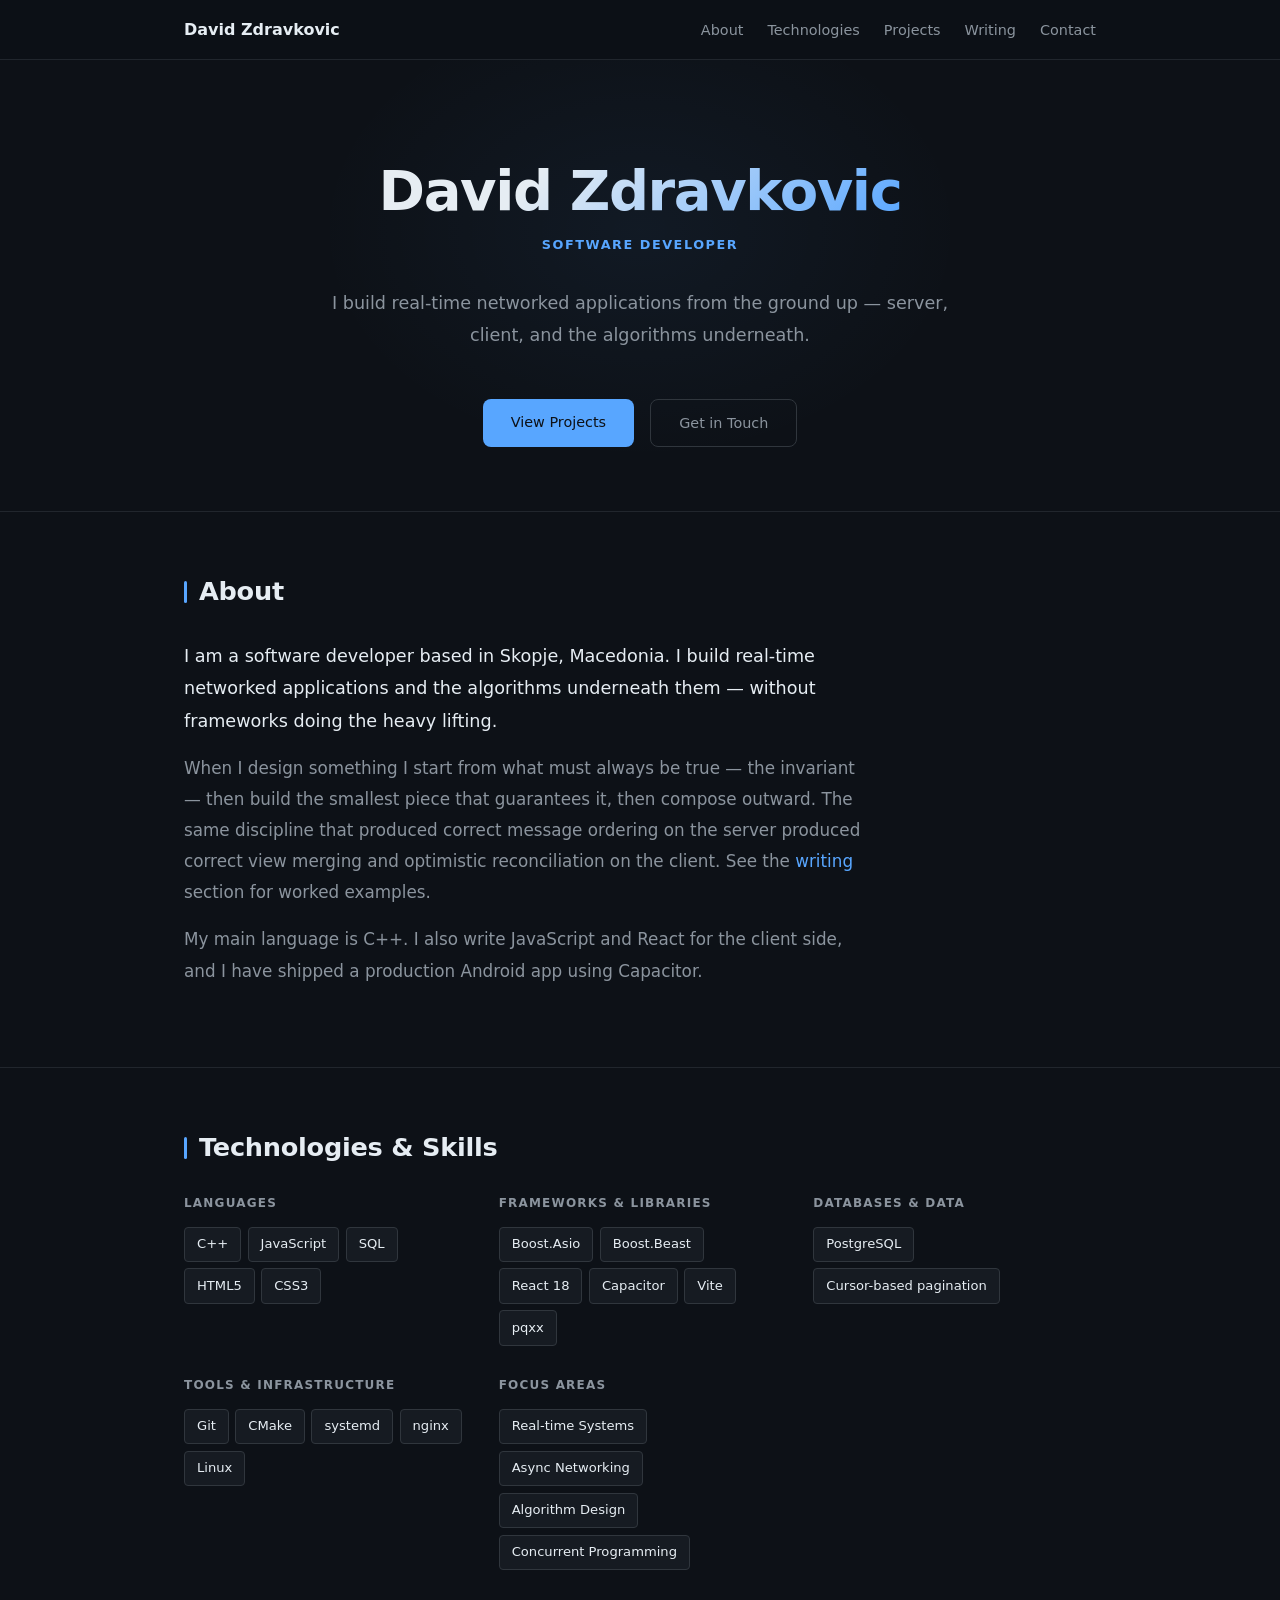
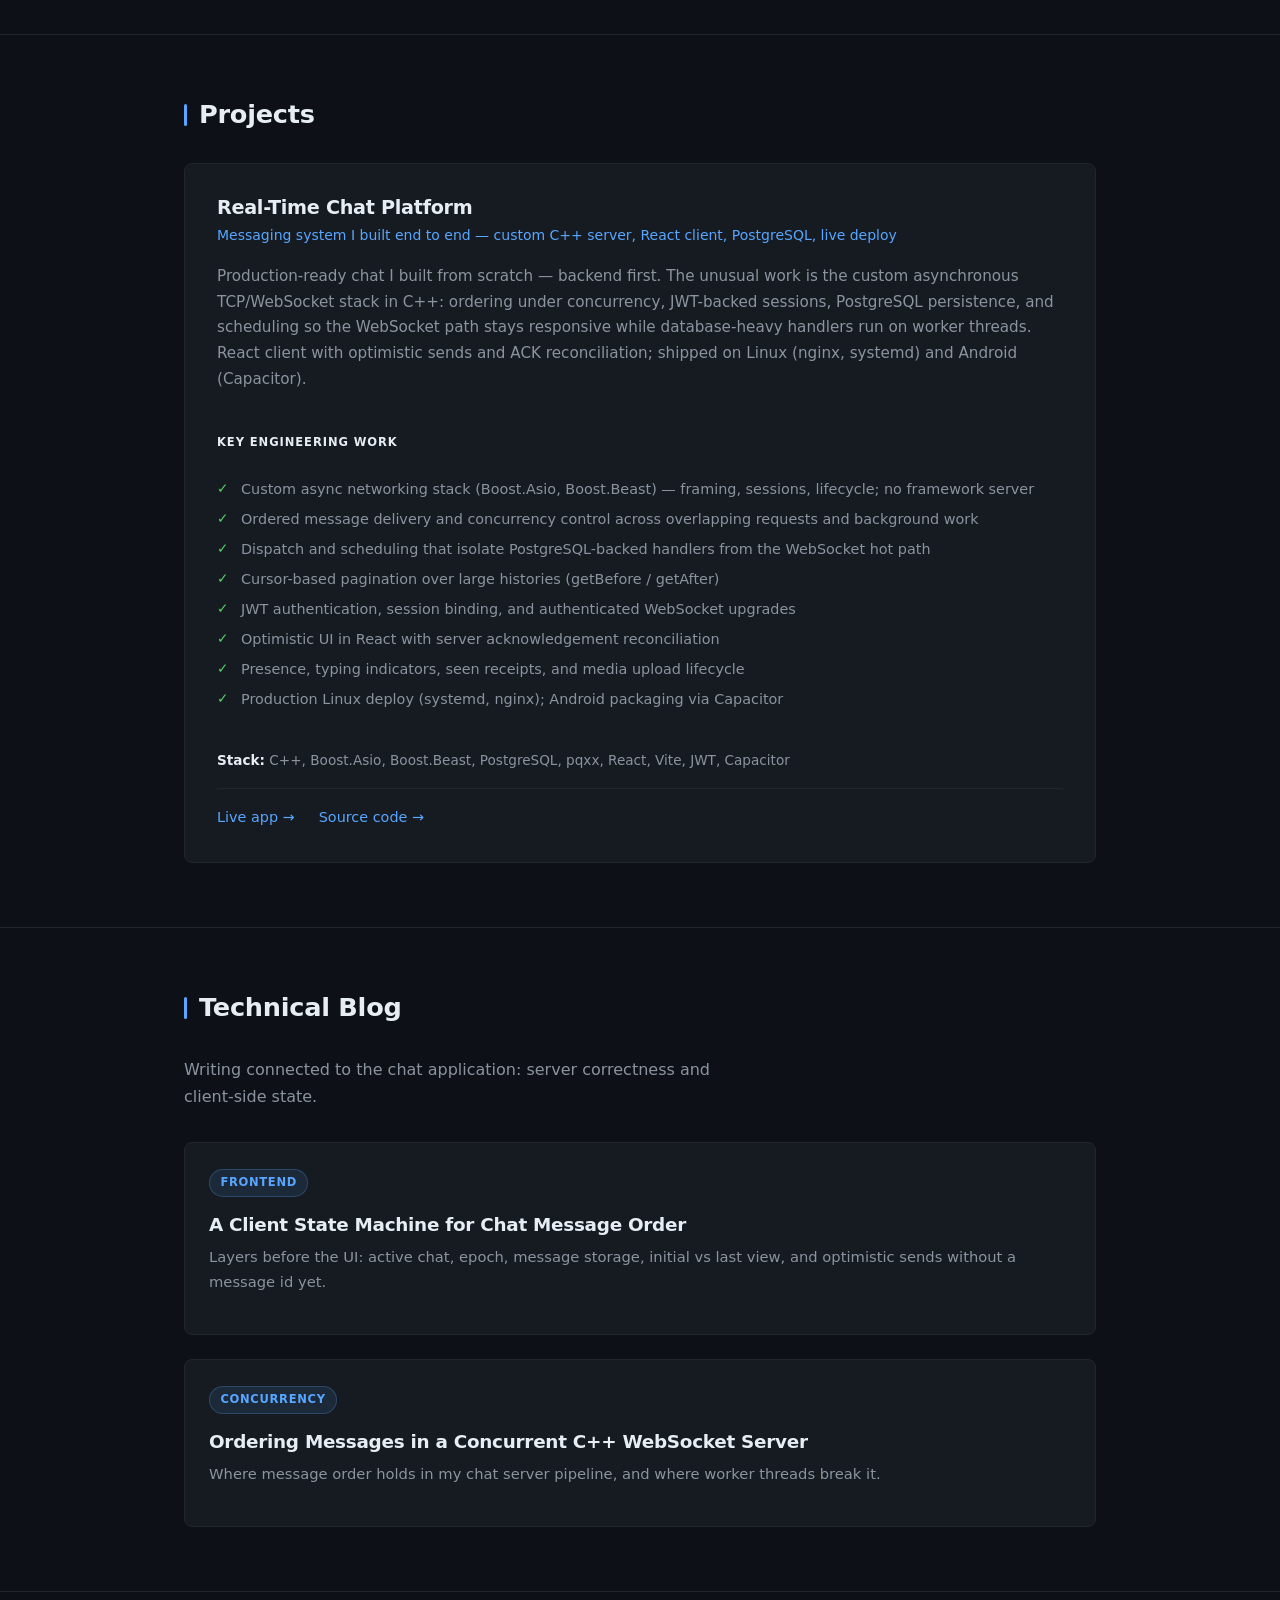
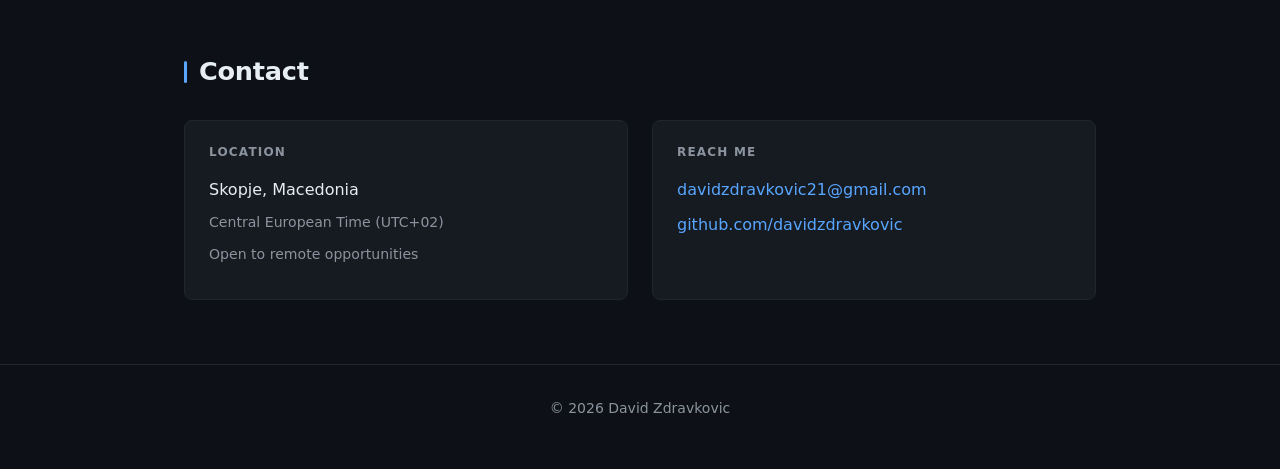
==== index.html @ 882e107f "Update contact info and center mobile navigation" ====
<!DOCTYPE html>
<html lang="en">
<head>
    <meta charset="UTF-8">
    <meta name="viewport" content="width=device-width, initial-scale=1.0">
    <title>David Zdravkovic — Software Developer</title>
    <meta name="description" content="David Zdravkovic — software developer building real-time systems in C++ and React. Deployed a WebSocket chat server serving live users.">
    <link rel="stylesheet" href="styles.css">
</head>
<body>

    <nav class="nav">
        <div class="container nav-inner">
            <a href="index.html" class="nav-brand">David Zdravkovic</a>
            <ul class="nav-links">
                <li><a href="#about">About</a></li>
                <li><a href="#technologies">Technologies</a></li>
                <li><a href="#projects">Projects</a></li>
                <li><a href="#writing">Writing</a></li>
                <li><a href="#contact">Contact</a></li>
            </ul>
        </div>
    </nav>

    <header class="hero">
        <div class="container">
            <h1 class="hero-title">David Zdravkovic</h1>
            <p class="hero-subtitle">Software Developer</p>
            <p class="hero-tagline">I build real-time networked applications from the ground up — server, client, and the algorithms underneath.</p>
            <div class="hero-cta">
                <a href="#projects" class="hero-btn">View Projects</a>
                <a href="#contact" class="hero-btn hero-btn--ghost">Get in Touch</a>
            </div>
        </div>
    </header>

    <main>

        <section id="about" class="section">
            <div class="container">
                <h2 class="section-title">About</h2>
                <div class="about-text">
                    <p>
                        I am a software developer based in Skopje, Macedonia.
                        I build real-time networked applications and the algorithms underneath them —
                        without frameworks doing the heavy lifting.
                    </p>
                    <p>
                        When I design something I start from what must always be true — the invariant —
                        then build the smallest piece that guarantees it, then compose outward. The same
                        discipline that produced correct message ordering on the server produced correct
                        view merging and optimistic reconciliation on the client. See the <a href="#writing">writing</a>
                        section for worked examples.
                    </p>
                    <p>
                        My main language is C++. I also write JavaScript and React for the client side,
                        and I have shipped a production Android app using Capacitor.
                    </p>
                </div>
            </div>
        </section>

        <section id="technologies" class="section">
            <div class="container">
                <h2 class="section-title">Technologies & Skills</h2>

                <div class="tech-categories">

                    <div class="tech-category">
                        <h3 class="tech-category-title">Languages</h3>
                        <ul class="tech-tags">
                            <li class="tech-tag">C++</li>
                            <li class="tech-tag">JavaScript</li>
                            <li class="tech-tag">SQL</li>
                            <li class="tech-tag">HTML5</li>
                            <li class="tech-tag">CSS3</li>
                        </ul>
                    </div>

                    <div class="tech-category" data-accent="purple">
                        <h3 class="tech-category-title">Frameworks & Libraries</h3>
                        <ul class="tech-tags">
                            <li class="tech-tag">Boost.Asio</li>
                            <li class="tech-tag">Boost.Beast</li>
                            <li class="tech-tag">React 18</li>
                            <li class="tech-tag">Capacitor</li>
                            <li class="tech-tag">Vite</li>
                            <li class="tech-tag">pqxx</li>
                        </ul>
                    </div>

                    <div class="tech-category" data-accent="green">
                        <h3 class="tech-category-title">Databases & Data</h3>
                        <ul class="tech-tags">
                            <li class="tech-tag">PostgreSQL</li>
                            <li class="tech-tag">Cursor-based pagination</li>
                        </ul>
                    </div>

                    <div class="tech-category" data-accent="orange">
                        <h3 class="tech-category-title">Tools & Infrastructure</h3>
                        <ul class="tech-tags">
                            <li class="tech-tag">Git</li>
                            <li class="tech-tag">CMake</li>
                            <li class="tech-tag">systemd</li>
                            <li class="tech-tag">nginx</li>
                            <li class="tech-tag">Linux</li>
                        </ul>
                    </div>

                    <div class="tech-category">
                        <h3 class="tech-category-title">Focus Areas</h3>
                        <ul class="tech-tags">
                            <li class="tech-tag">Real-time Systems</li>
                            <li class="tech-tag">Async Networking</li>
                            <li class="tech-tag">Algorithm Design</li>
                            <li class="tech-tag">Concurrent Programming</li>
                        </ul>
                    </div>

                </div>
            </div>
        </section>

        <section id="projects" class="section">
            <div class="container">
                <h2 class="section-title">Projects</h2>

                <div class="projects-grid">

                    <article class="project-card">
                        <h3 class="project-title">Real-Time Chat Platform</h3>
                        <p class="project-subtitle">Messaging system I built end to end — custom C++ server, React client, PostgreSQL, live deploy</p>
                        <p class="project-description">
                            Production-ready chat I built from scratch — backend first. The unusual work is the custom
                            asynchronous TCP/WebSocket stack in C++: ordering under concurrency, JWT-backed sessions,
                            PostgreSQL persistence, and scheduling so the WebSocket path stays responsive while
                            database-heavy handlers run on worker threads. React client with optimistic sends and
                            ACK reconciliation; shipped on Linux (nginx, systemd) and Android (Capacitor).
                        </p>
                        <p class="project-bullets-label">Key engineering work</p>
                        <ul class="project-bullets">
                            <li>Custom async networking stack (Boost.Asio, Boost.Beast) — framing, sessions, lifecycle; no framework server</li>
                            <li>Ordered message delivery and concurrency control across overlapping requests and background work</li>
                            <li>Dispatch and scheduling that isolate PostgreSQL-backed handlers from the WebSocket hot path</li>
                            <li>Cursor-based pagination over large histories (getBefore / getAfter)</li>
                            <li>JWT authentication, session binding, and authenticated WebSocket upgrades</li>
                            <li>Optimistic UI in React with server acknowledgement reconciliation</li>
                            <li>Presence, typing indicators, seen receipts, and media upload lifecycle</li>
                            <li>Production Linux deploy (systemd, nginx); Android packaging via Capacitor</li>
                        </ul>
                        <p class="project-tech"><strong>Stack:</strong> C++, Boost.Asio, Boost.Beast, PostgreSQL, pqxx, React, Vite, JWT, Capacitor</p>
                        <div class="project-links">
                            <a href="{project-demo-url}" target="_blank" rel="noopener">Live app →</a>
                            <a href="{project-repo-url}" target="_blank" rel="noopener">Source code →</a>
                        </div>
                    </article>

                </div>
            </div>
        </section>

        <section id="writing" class="section">
            <div class="container">
                <h2 class="section-title">Technical Blog</h2>
                <p class="section-tagline">Writing connected to the chat application: server correctness and client-side state.</p>

                <ul class="posts-list">

                    <li>
                        <a href="posts/chat-views-and-storage.html" class="post-card">
                            <span class="post-category">Frontend</span>
                            <h3 class="post-card-title">A Client State Machine for Chat Message Order</h3>
                            <p class="post-card-excerpt">
                                Layers before the UI: active chat, epoch, message storage, initial vs last view, and optimistic sends without a message id yet.
                            </p>
                        </a>
                    </li>

                    <li>
                        <a href="posts/message-ordering.html" class="post-card">
                            <span class="post-category">Concurrency</span>
                            <h3 class="post-card-title">Ordering Messages in a Concurrent C++ WebSocket Server</h3>
                            <p class="post-card-excerpt">
                                Where message order holds in my chat server pipeline, and where worker threads break it.
                            </p>
                        </a>
                    </li>

                    <!-- Add new posts above. Newest first. -->

                </ul>
            </div>
        </section>

        <section id="contact" class="section">
            <div class="container">
                <h2 class="section-title">Contact</h2>
                <div class="contact-grid">

                    <div class="contact-block">
                        <h3 class="contact-block-title">Location</h3>
                        <p>Skopje, Macedonia</p>
                        <p class="contact-block-sub">Central European Time (UTC+02)</p>
                        <p class="contact-block-sub">Open to remote opportunities</p>
                    </div>

                    <div class="contact-block">
                        <h3 class="contact-block-title">Reach Me</h3>
                        <p><a href="mailto:davidzdravkovic21@gmail.com">davidzdravkovic21@gmail.com</a></p>
                        <p><a href="https://github.com/davidzdravkovic" target="_blank" rel="noopener">github.com/davidzdravkovic</a></p>
                    </div>

                </div>
            </div>
        </section>

    </main>

    <footer class="footer">
        <div class="container">
            <p>© 2026 David Zdravkovic</p>
        </div>
    </footer>

</body>
</html>
---- styles.css ----
/* =============================================================================
   Reset
============================================================================= */
*, *::before, *::after {
    box-sizing: border-box;
    margin: 0;
    padding: 0;
}

/* =============================================================================
   Theme tokens
============================================================================= */
:root {
    --bg: #0d1117;
    --bg-elevated: #161b22;
    --bg-card: #161b22;
    --bg-code: #1c2128;
    --border: #21262d;
    --border-strong: #30363d;
    --text: #e6edf3;
    --text-muted: #8b949e;
    --accent: #58a6ff;
    --accent-hover: #79b8ff;
    --accent-purple: #a78bfa;
    --accent-green: #56d364;
    --accent-orange: #f0883e;
    --warning: #d29922;
    --container: 960px;
    --container-narrow: 680px;
    --radius: 8px;
    --radius-sm: 4px;
    --space-1: 0.5rem;
    --space-2: 1rem;
    --space-3: 1.5rem;
    --space-4: 2rem;
    --space-5: 3rem;
    --space-6: 4rem;
    --space-7: 6rem;
}

/* =============================================================================
   Base typography
============================================================================= */
html {
    font-size: 16px;
    -webkit-font-smoothing: antialiased;
    -moz-osx-font-smoothing: grayscale;
    scroll-behavior: smooth;
    scroll-padding-top: 80px;
}

body {
    font-family: system-ui, -apple-system, "Segoe UI", Roboto, sans-serif;
    background: var(--bg);
    color: var(--text);
    line-height: 1.7;
    min-height: 100vh;
}

h1, h2, h3, h4, h5, h6 {
    font-weight: 600;
    line-height: 1.25;
    letter-spacing: -0.015em;
}

p { margin-bottom: var(--space-2); }

a {
    color: var(--accent);
    text-decoration: none;
    transition: color 0.15s ease;
}
a:hover { color: var(--accent-hover); }

ul, ol { list-style: none; }

/* =============================================================================
   Code
============================================================================= */
code {
    font-family: "SF Mono", Menlo, Monaco, Consolas, monospace;
    font-size: 0.875em;
    padding: 0.15em 0.4em;
    background: var(--bg-code);
    border-radius: var(--radius-sm);
    color: var(--text);
}

pre {
    background: var(--bg-code);
    border: 1px solid var(--border);
    border-radius: var(--radius);
    padding: var(--space-3);
    overflow-x: auto;
    margin: var(--space-3) 0;
    font-size: 0.875rem;
    line-height: 1.55;
}
pre code {
    background: transparent;
    padding: 0;
    font-size: 1em;
}

blockquote {
    border-left: 3px solid var(--accent);
    padding: var(--space-1) var(--space-3);
    margin: var(--space-3) 0;
    color: var(--text-muted);
    font-style: italic;
    background: var(--bg-elevated);
    border-radius: 0 var(--radius) var(--radius) 0;
}

/* =============================================================================
   Layout
============================================================================= */
.container {
    max-width: var(--container);
    margin: 0 auto;
    padding: 0 var(--space-3);
}

/* =============================================================================
   Navigation
============================================================================= */
.nav {
    position: sticky;
    top: 0;
    z-index: 100;
    background: rgba(13, 17, 23, 0.9);
    backdrop-filter: blur(10px);
    -webkit-backdrop-filter: blur(10px);
    border-bottom: 1px solid var(--border);
    padding: var(--space-2) 0;
}
.nav-inner {
    display: flex;
    align-items: center;
    justify-content: space-between;
    gap: var(--space-3);
}
.nav-brand {
    font-weight: 700;
    font-size: 1rem;
    color: var(--text);
    flex-shrink: 0;
}
.nav-brand:hover { color: var(--accent); }
.nav-links {
    display: flex;
    gap: var(--space-3);
    flex-wrap: wrap;
}
.nav-links a {
    color: var(--text-muted);
    font-weight: 500;
    font-size: 0.9rem;
}
.nav-links a:hover { color: var(--accent); }

/* =============================================================================
   Hero
============================================================================= */
.hero {
    padding: var(--space-7) 0 var(--space-6);
    border-bottom: 1px solid var(--border);
    text-align: center;
    position: relative;
    overflow: hidden;
}
.hero::before {
    content: '';
    position: absolute;
    top: -80px;
    left: 50%;
    transform: translateX(-50%);
    width: 700px;
    height: 500px;
    background: radial-gradient(ellipse at center, rgba(88, 166, 255, 0.06) 0%, transparent 65%);
    pointer-events: none;
}
.hero .container {
    position: relative;
    max-width: var(--container-narrow);
}
.hero-title {
    font-size: 3.5rem;
    margin-bottom: 0.5rem;
    background: linear-gradient(135deg, var(--text) 30%, var(--accent) 100%);
    -webkit-background-clip: text;
    background-clip: text;
    -webkit-text-fill-color: transparent;
    display: inline-block;
    letter-spacing: -0.025em;
}
.hero-subtitle {
    font-size: 0.8rem;
    color: var(--accent);
    margin-bottom: var(--space-4);
    font-weight: 600;
    letter-spacing: 0.12em;
    text-transform: uppercase;
}
.hero-tagline {
    font-size: 1.1rem;
    color: var(--text-muted);
    margin: 0 auto var(--space-5);
    line-height: 1.8;
}
.hero-cta {
    display: flex;
    gap: var(--space-2);
    justify-content: center;
    flex-wrap: wrap;
}
.hero-btn {
    display: inline-block;
    padding: 0.65rem 1.75rem;
    border-radius: var(--radius);
    font-size: 0.9rem;
    font-weight: 500;
    background: var(--accent);
    color: var(--bg);
    transition: background 0.15s ease, transform 0.15s ease;
}
.hero-btn:hover {
    background: var(--accent-hover);
    color: var(--bg);
    transform: translateY(-1px);
}
.hero-btn--ghost {
    background: transparent;
    color: var(--text-muted);
    border: 1px solid var(--border-strong);
}
.hero-btn--ghost:hover {
    background: var(--bg-card);
    color: var(--text);
    border-color: var(--accent);
}

/* =============================================================================
   Sections
============================================================================= */
.section {
    padding: var(--space-6) 0;
    border-bottom: 1px solid var(--border);
}
.section:last-of-type { border-bottom: none; }

.section-title {
    font-size: 1.6rem;
    margin-bottom: var(--space-4);
    display: inline-flex;
    align-items: center;
    gap: 0.75rem;
    letter-spacing: -0.01em;
}
.section-title::before {
    content: '';
    width: 3px;
    height: 22px;
    background: var(--accent);
    border-radius: 2px;
    flex-shrink: 0;
}
.section-tagline {
    color: var(--text-muted);
    margin-bottom: var(--space-4);
    font-size: 1rem;
    max-width: 560px;
}

/* About */
.about-text {
    max-width: var(--container-narrow);
    font-size: 1.05rem;
    line-height: 1.85;
}
.about-text p {
    color: var(--text-muted);
}
.about-text p:first-child {
    color: var(--text);
    font-size: 1.1rem;
}

/* =============================================================================
   Technologies
============================================================================= */
.tech-categories {
    display: grid;
    grid-template-columns: repeat(auto-fit, minmax(240px, 1fr));
    gap: var(--space-4);
}
.tech-category-title {
    font-size: 0.75rem;
    color: var(--text-muted);
    text-transform: uppercase;
    letter-spacing: 0.1em;
    margin-bottom: var(--space-2);
    font-weight: 600;
}
.tech-tags {
    display: flex;
    flex-wrap: wrap;
    gap: 0.4rem;
}
.tech-tag {
    padding: 0.35rem 0.75rem;
    background: var(--bg-card);
    border: 1px solid var(--border-strong);
    border-radius: var(--radius-sm);
    font-size: 0.82rem;
    color: var(--text);
    transition: border-color 0.15s ease, background 0.15s ease;
}
.tech-tag:hover {
    border-color: var(--accent);
    background: rgba(88, 166, 255, 0.07);
}
.tech-category[data-accent="purple"] .tech-tag:hover { border-color: var(--accent-purple); background: rgba(167, 139, 250, 0.07); }
.tech-category[data-accent="green"]  .tech-tag:hover { border-color: var(--accent-green);  background: rgba(86, 211, 100, 0.07); }
.tech-category[data-accent="orange"] .tech-tag:hover { border-color: var(--accent-orange); background: rgba(240, 136, 62, 0.07); }

/* =============================================================================
   Projects
============================================================================= */
.projects-grid {
    display: grid;
    grid-template-columns: repeat(auto-fit, minmax(280px, 1fr));
    gap: var(--space-3);
}
.project-card {
    background: var(--bg-card);
    border: 1px solid var(--border);
    border-radius: var(--radius);
    padding: var(--space-4);
    display: flex;
    flex-direction: column;
    transition: border-color 0.2s ease, transform 0.2s ease, box-shadow 0.2s ease;
}
.project-card:hover {
    border-color: var(--accent);
    transform: translateY(-3px);
    box-shadow: 0 8px 32px rgba(88, 166, 255, 0.07);
}
.project-title {
    font-size: 1.2rem;
    margin: 0 0 0.25rem;
}
.project-subtitle {
    color: var(--accent);
    font-size: 0.875rem;
    font-weight: 500;
    margin-bottom: var(--space-2);
}
.project-description {
    color: var(--text-muted);
    font-size: 0.95rem;
    margin-bottom: var(--space-2);
    line-height: 1.7;
}
.project-bullets-label {
    font-size: 0.72rem;
    font-weight: 600;
    letter-spacing: 0.08em;
    text-transform: uppercase;
    color: var(--text);
    margin-top: var(--space-3);
    margin-bottom: var(--space-1);
}
.project-bullets {
    margin: var(--space-2) 0;
    flex: 1;
}
.project-bullets li {
    position: relative;
    padding-left: var(--space-3);
    margin-bottom: 0.35rem;
    color: var(--text-muted);
    font-size: 0.9rem;
}
.project-bullets li::before {
    content: '✓';
    position: absolute;
    left: 0;
    color: var(--accent-green);
    font-size: 0.85rem;
}
.project-tech {
    color: var(--text-muted);
    font-size: 0.85rem;
    margin: var(--space-2) 0;
}
.project-tech strong {
    color: var(--text);
    font-weight: 600;
}
.project-links {
    display: flex;
    gap: var(--space-3);
    font-size: 0.9rem;
    margin-top: auto;
    padding-top: var(--space-2);
    border-top: 1px solid var(--border);
}
.project-links a { font-weight: 500; }

/* =============================================================================
   Blog
============================================================================= */
.posts-list { display: grid; gap: var(--space-3); }
.post-card {
    display: block;
    padding: var(--space-3);
    background: var(--bg-card);
    border: 1px solid var(--border);
    border-radius: var(--radius);
    transition: border-color 0.15s ease, transform 0.15s ease;
    color: var(--text);
}
.post-card:hover {
    border-color: var(--accent);
    transform: translateY(-2px);
    color: var(--text);
}
.post-category {
    display: inline-block;
    padding: 0.2rem 0.65rem;
    background: rgba(88, 166, 255, 0.1);
    border: 1px solid rgba(88, 166, 255, 0.25);
    border-radius: 999px;
    font-size: 0.72rem;
    color: var(--accent);
    text-transform: uppercase;
    letter-spacing: 0.06em;
    font-weight: 600;
    margin-bottom: var(--space-2);
}
.post-card-title {
    font-size: 1.15rem;
    margin-bottom: var(--space-1);
    color: var(--text);
}
.post-card-excerpt {
    color: var(--text-muted);
    font-size: 0.92rem;
    margin-bottom: var(--space-2);
    line-height: 1.7;
}
.post-meta {
    font-size: 0.82rem;
    color: var(--text-muted);
    font-family: "SF Mono", Menlo, Monaco, Consolas, monospace;
}

/* =============================================================================
   Contact
============================================================================= */
.contact-grid {
    display: grid;
    grid-template-columns: repeat(auto-fit, minmax(240px, 1fr));
    gap: var(--space-3);
}
.contact-block {
    padding: var(--space-3);
    background: var(--bg-card);
    border: 1px solid var(--border);
    border-radius: var(--radius);
}
.contact-block-title {
    font-size: 0.75rem;
    color: var(--text-muted);
    text-transform: uppercase;
    letter-spacing: 0.1em;
    margin-bottom: var(--space-2);
    font-weight: 600;
}
.contact-block p { margin-bottom: 0.5rem; }
.contact-block-sub {
    color: var(--text-muted);
    font-size: 0.88rem;
}

/* =============================================================================
   Article (blog post page)
============================================================================= */
.post-page main { max-width: var(--container); margin: 0 auto; }
.post-header {
    padding: var(--space-5) 0 var(--space-3);
    border-bottom: 1px solid var(--border);
    margin-bottom: var(--space-4);
    text-align: center;
}
.post-title {
    font-size: 2.4rem;
    margin-bottom: var(--space-2);
}
.back-link {
    display: inline-block;
    margin-bottom: var(--space-3);
    color: var(--text-muted);
    font-size: 0.9rem;
}
.post-body { max-width: var(--container-narrow); margin: 0 auto; }
.post-body p { margin-bottom: var(--space-3); }
.post-body h2 {
    font-size: 1.5rem;
    margin-top: var(--space-5);
    margin-bottom: var(--space-3);
    padding-bottom: var(--space-1);
    border-bottom: 1px solid var(--border);
}
.post-body ul, .post-body ol {
    list-style: revert;
    margin-left: var(--space-3);
    margin-bottom: var(--space-3);
}
.post-body li { margin-bottom: var(--space-1); }
.post-body figure {
    margin: var(--space-4) 0;
    text-align: center;
}
.post-body figure.wide {
    width: min(100%, var(--container));
    margin-left: calc(50% - min(50%, var(--container) / 2));
    margin-right: calc(50% - min(50%, var(--container) / 2));
}
.post-body figure img {
    display: block;
    max-width: 100%;
    height: auto;
    margin: 0 auto;
    border: 1px solid var(--border);
    border-radius: 4px;
    background: #fff;
}
.post-body figcaption {
    margin-top: var(--space-2);
    font-size: 0.9rem;
    color: var(--text-muted);
    text-align: left;
}

/* =============================================================================
   Footer
============================================================================= */
.footer {
    padding: var(--space-4) 0;
    border-top: 1px solid var(--border);
    color: var(--text-muted);
    font-size: 0.875rem;
    text-align: center;
}

/* =============================================================================
   Placeholder marker
============================================================================= */
.placeholder {
    background: rgba(210, 153, 34, 0.08);
    border-bottom: 1px dashed var(--warning);
    padding: 0 2px;
    border-radius: 2px;
}

/* =============================================================================
   Responsive
============================================================================= */
@media (max-width: 640px) {
    .hero-title { font-size: 2.4rem; }
    .section-title { font-size: 1.35rem; }
    .post-title { font-size: 1.8rem; }
    .hero { padding: var(--space-5) 0 var(--space-4); }
    .section { padding: var(--space-5) 0; }
    .nav-inner {
        flex-direction: column;
        align-items: center;
        text-align: center;
        gap: var(--space-2);
    }
    .nav-links {
        justify-content: center;
        gap: var(--space-2);
        font-size: 0.85rem;
    }
    .projects-grid { grid-template-columns: 1fr; }
    .hero-tagline { font-size: 1rem; }
    .hero-cta { flex-direction: column; align-items: center; }
    .hero-btn { width: 100%; max-width: 240px; text-align: center; }
}
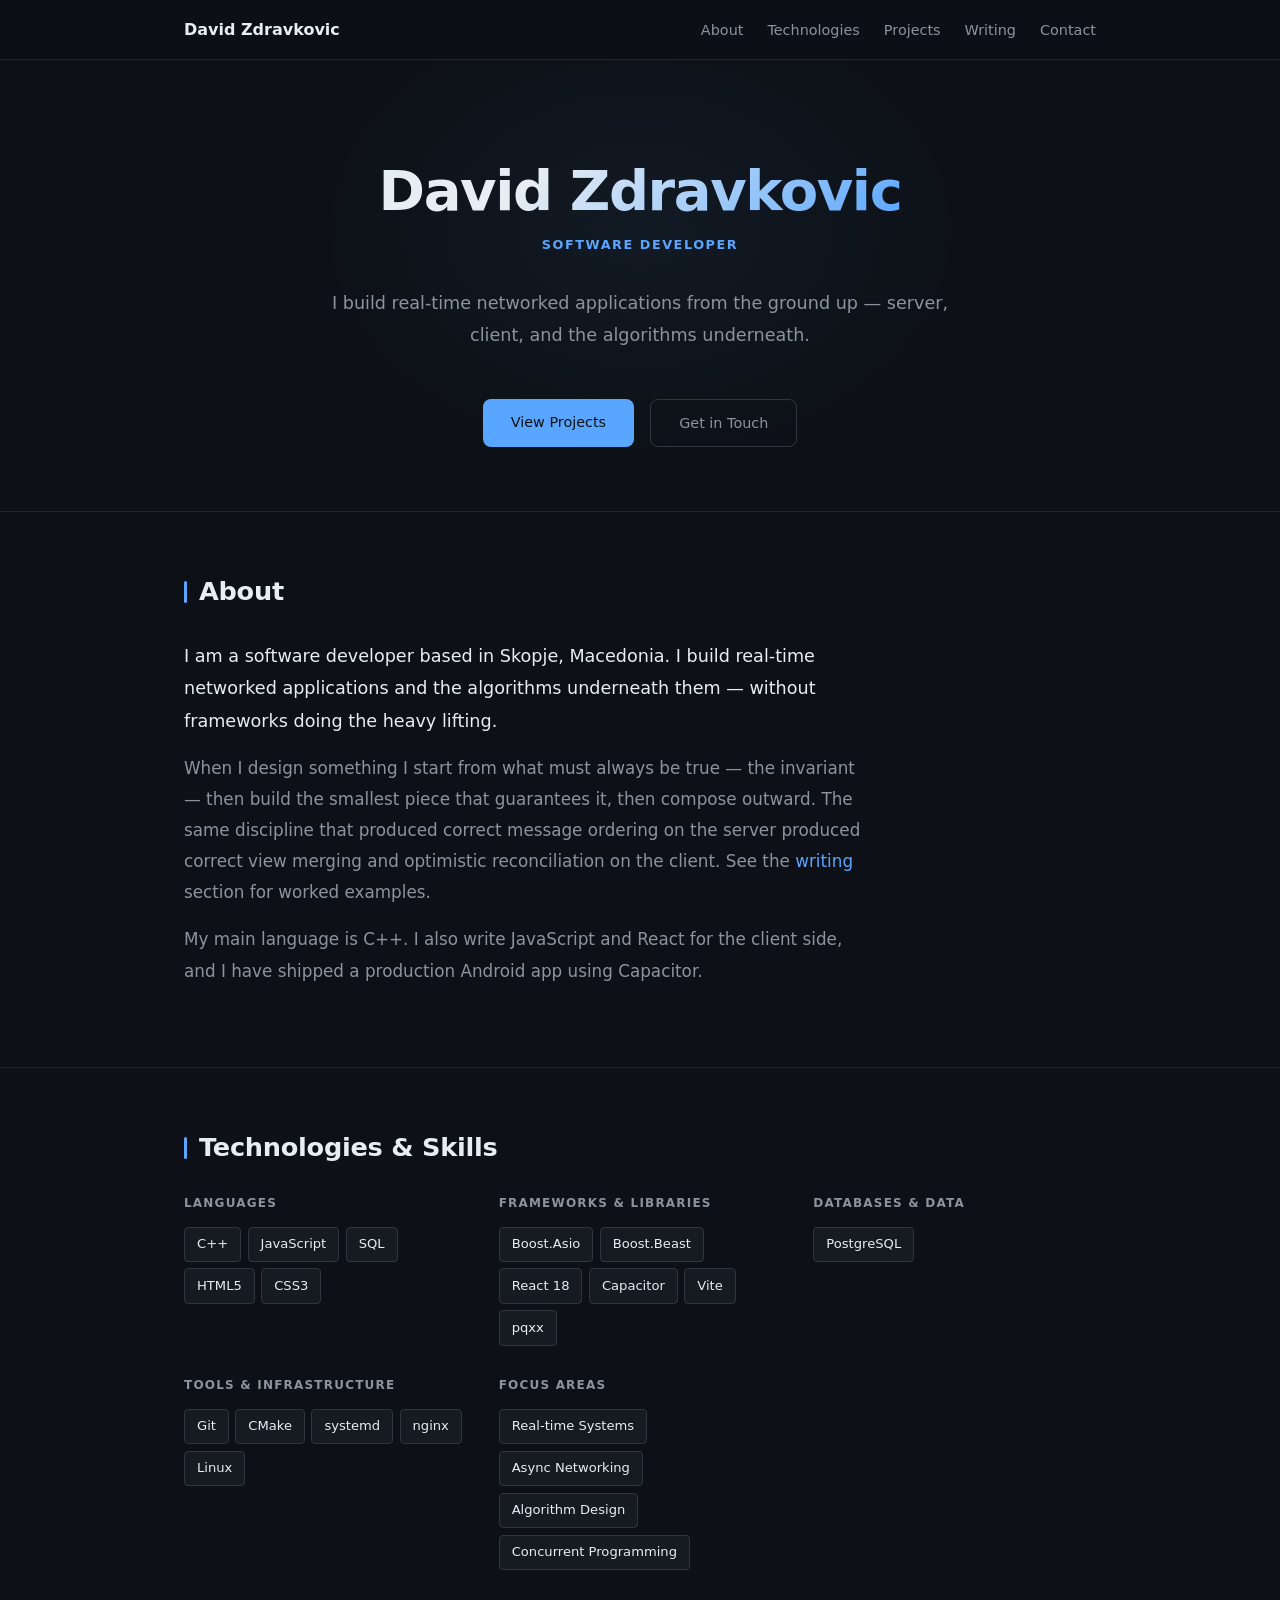
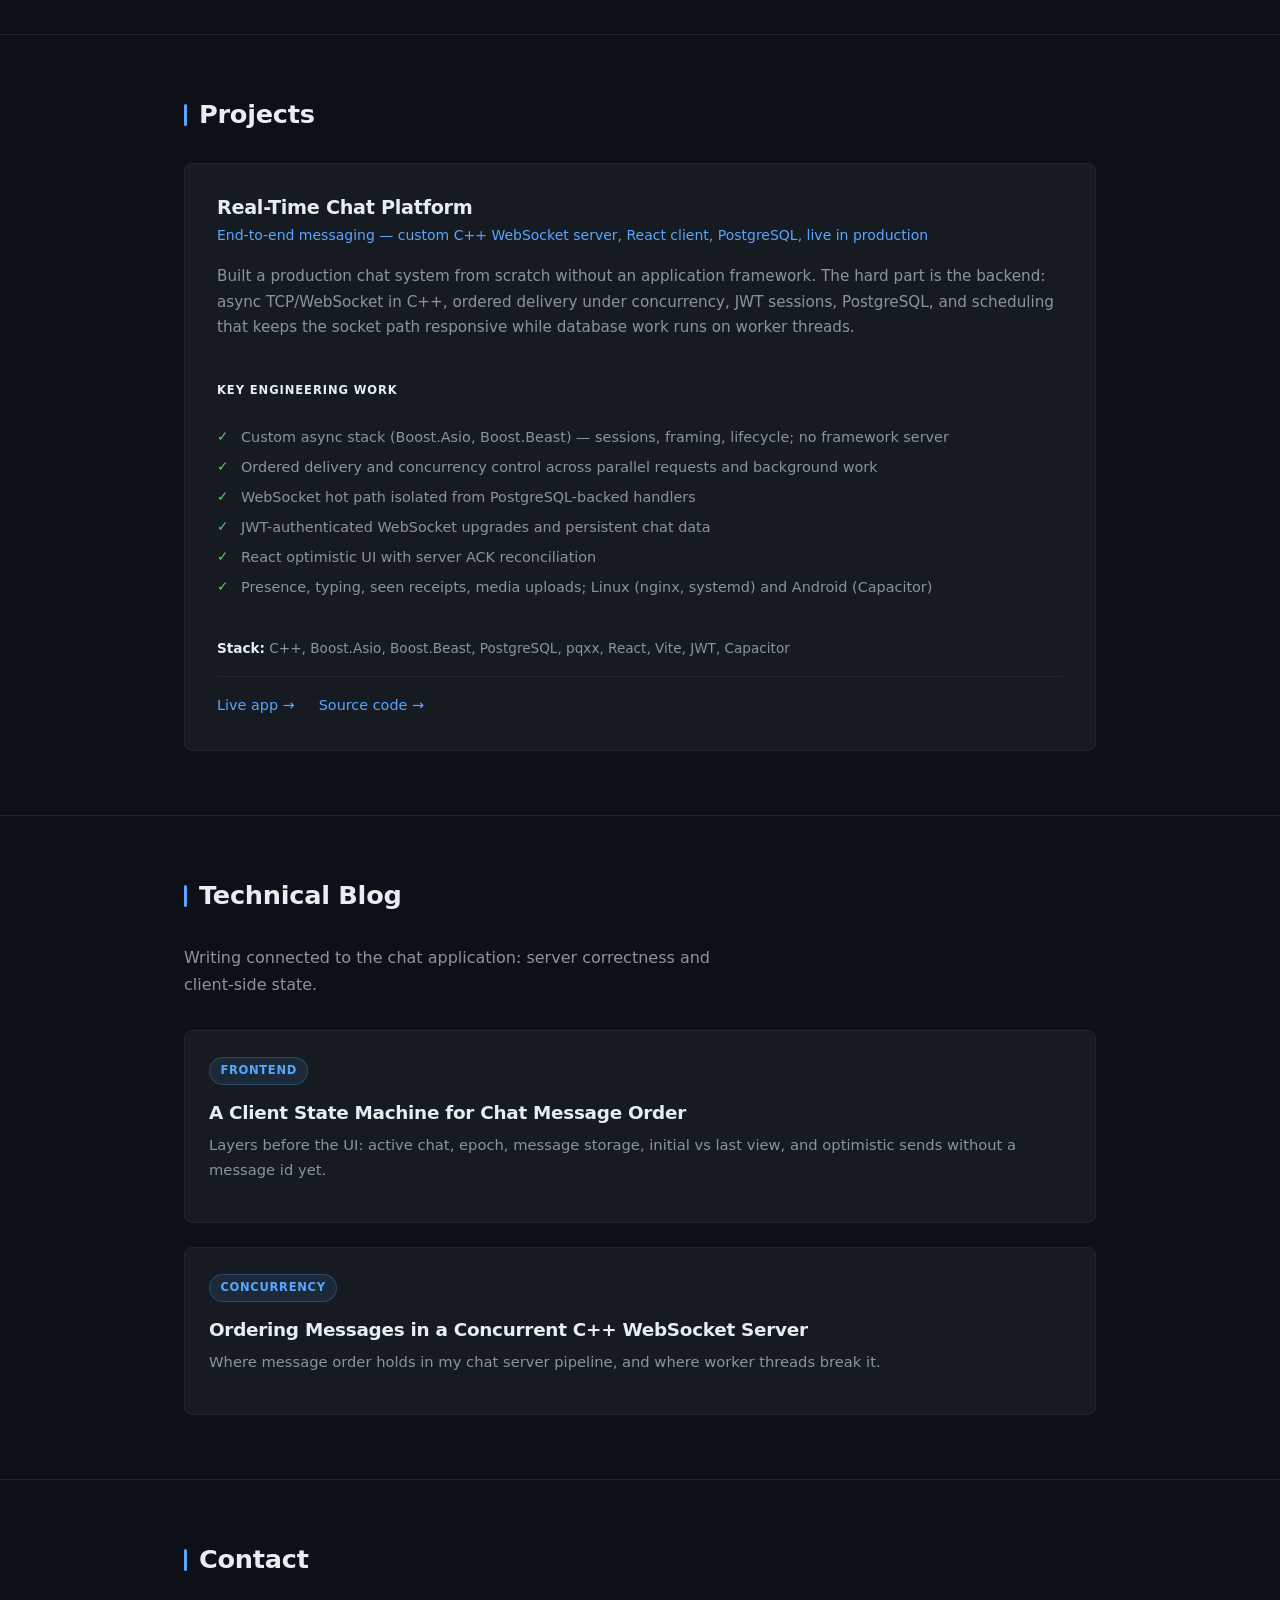
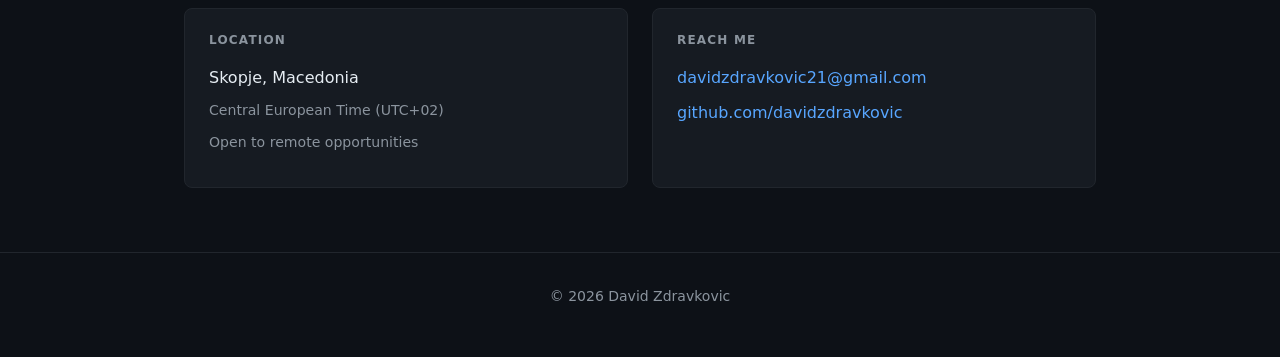
==== commit 4ff7d41e: "Tighten Real-Time Chat Platform project copy for portfolio" ====
--- a/index.html
+++ b/index.html
@@ -11,8 +11,16 @@
 
     <nav class="nav">
         <div class="container nav-inner">
-            <a href="index.html" class="nav-brand">David Zdravkovic</a>
-            <ul class="nav-links">
+            <div class="nav-mobile-header">
+                <a href="index.html" class="nav-brand">David Zdravkovic</a>
+                <button class="nav-toggle" type="button" aria-controls="nav-links" aria-expanded="false">
+                    <span class="nav-toggle-text">Menu</span>
+                    <span class="nav-toggle-bars" aria-hidden="true">
+                        <span></span><span></span><span></span>
+                    </span>
+                </button>
+            </div>
+            <ul class="nav-links" id="nav-links">
                 <li><a href="#about">About</a></li>
                 <li><a href="#technologies">Technologies</a></li>
                 <li><a href="#projects">Projects</a></li>
@@ -93,7 +101,6 @@
                         <h3 class="tech-category-title">Databases & Data</h3>
                         <ul class="tech-tags">
                             <li class="tech-tag">PostgreSQL</li>
-                            <li class="tech-tag">Cursor-based pagination</li>
                         </ul>
                     </div>
 
@@ -130,29 +137,26 @@
 
                     <article class="project-card">
                         <h3 class="project-title">Real-Time Chat Platform</h3>
-                        <p class="project-subtitle">Messaging system I built end to end — custom C++ server, React client, PostgreSQL, live deploy</p>
+                        <p class="project-subtitle">End-to-end messaging — custom C++ WebSocket server, React client, PostgreSQL, live in production</p>
                         <p class="project-description">
-                            Production-ready chat I built from scratch — backend first. The unusual work is the custom
-                            asynchronous TCP/WebSocket stack in C++: ordering under concurrency, JWT-backed sessions,
-                            PostgreSQL persistence, and scheduling so the WebSocket path stays responsive while
-                            database-heavy handlers run on worker threads. React client with optimistic sends and
-                            ACK reconciliation; shipped on Linux (nginx, systemd) and Android (Capacitor).
+                            Built a production chat system from scratch without an application framework.
+                            The hard part is the backend: async TCP/WebSocket in C++, ordered delivery under concurrency,
+                            JWT sessions, PostgreSQL, and scheduling that keeps the socket path responsive while
+                            database work runs on worker threads.
                         </p>
                         <p class="project-bullets-label">Key engineering work</p>
                         <ul class="project-bullets">
-                            <li>Custom async networking stack (Boost.Asio, Boost.Beast) — framing, sessions, lifecycle; no framework server</li>
-                            <li>Ordered message delivery and concurrency control across overlapping requests and background work</li>
-                            <li>Dispatch and scheduling that isolate PostgreSQL-backed handlers from the WebSocket hot path</li>
-                            <li>Cursor-based pagination over large histories (getBefore / getAfter)</li>
-                            <li>JWT authentication, session binding, and authenticated WebSocket upgrades</li>
-                            <li>Optimistic UI in React with server acknowledgement reconciliation</li>
-                            <li>Presence, typing indicators, seen receipts, and media upload lifecycle</li>
-                            <li>Production Linux deploy (systemd, nginx); Android packaging via Capacitor</li>
+                            <li>Custom async stack (Boost.Asio, Boost.Beast) — sessions, framing, lifecycle; no framework server</li>
+                            <li>Ordered delivery and concurrency control across parallel requests and background work</li>
+                            <li>WebSocket hot path isolated from PostgreSQL-backed handlers</li>
+                            <li>JWT-authenticated WebSocket upgrades and persistent chat data</li>
+                            <li>React optimistic UI with server ACK reconciliation</li>
+                            <li>Presence, typing, seen receipts, media uploads; Linux (nginx, systemd) and Android (Capacitor)</li>
                         </ul>
                         <p class="project-tech"><strong>Stack:</strong> C++, Boost.Asio, Boost.Beast, PostgreSQL, pqxx, React, Vite, JWT, Capacitor</p>
                         <div class="project-links">
-                            <a href="{project-demo-url}" target="_blank" rel="noopener">Live app →</a>
-                            <a href="{project-repo-url}" target="_blank" rel="noopener">Source code →</a>
+                            <a href="https://connectroom.duckdns.org/" target="_blank" rel="noopener">Live app →</a>
+                            <a href="https://github.com/davidzdravkovic/ChatRoom" target="_blank" rel="noopener">Source code →</a>
                         </div>
                     </article>
 
@@ -223,5 +227,79 @@
         </div>
     </footer>
 
+    <script>
+        (() => {
+            const nav = document.querySelector('.nav');
+            const toggle = document.querySelector('.nav-toggle');
+            const linkList = document.getElementById('nav-links');
+            if (!nav || !toggle || !linkList) return;
+
+            const setOpen = (open) => {
+                nav.classList.toggle('nav--open', open);
+                toggle.setAttribute('aria-expanded', String(open));
+            };
+
+            toggle.addEventListener('click', () => {
+                setOpen(!nav.classList.contains('nav--open'));
+            });
+
+            linkList.addEventListener('click', (e) => {
+                const a = e.target.closest('a');
+                if (a) setOpen(false);
+            });
+
+            document.addEventListener('click', (e) => {
+                if (!nav.classList.contains('nav--open')) return;
+                if (nav.contains(e.target)) return;
+                setOpen(false);
+            });
+
+            document.addEventListener('keydown', (e) => {
+                if (e.key !== 'Escape') return;
+                if (!nav.classList.contains('nav--open')) return;
+                setOpen(false);
+            });
+
+            window.addEventListener('resize', () => {
+                if (window.matchMedia('(min-width: 768px)').matches) setOpen(false);
+            });
+
+            /** Highlight nav item for the section currently under the sticky bar */
+            const navAnchors = linkList.querySelectorAll('a[href^="#"]');
+            let scrollTick = false;
+
+            function syncSectionNavHighlight() {
+                scrollTick = false;
+                const bottom = nav.getBoundingClientRect().bottom + 6;
+                let activeId = '';
+                navAnchors.forEach((a) => {
+                    const hash = a.getAttribute('href');
+                    if (!hash || hash === '#') return;
+                    const el = document.getElementById(hash.slice(1));
+                    if (!el) return;
+                    if (el.getBoundingClientRect().top <= bottom) activeId = hash.slice(1);
+                });
+                navAnchors.forEach((a) => {
+                    const id = a.getAttribute('href').slice(1);
+                    const on = id === activeId && activeId !== '';
+                    a.classList.toggle('nav-link--active', on);
+                    if (on) a.setAttribute('aria-current', 'true');
+                    else a.removeAttribute('aria-current');
+                });
+            }
+
+            function onScrollOrResize() {
+                if (!scrollTick) {
+                    scrollTick = true;
+                    requestAnimationFrame(syncSectionNavHighlight);
+                }
+            }
+
+            window.addEventListener('scroll', onScrollOrResize, { passive: true });
+            window.addEventListener('resize', onScrollOrResize);
+            syncSectionNavHighlight();
+        })();
+    </script>
+
 </body>
 </html>
--- a/styles.css
+++ b/styles.css
@@ -136,17 +136,79 @@
 }
 .nav-inner {
     display: flex;
+    flex-direction: row;
     align-items: center;
     justify-content: space-between;
     gap: var(--space-3);
 }
+.nav-mobile-header {
+    display: flex;
+    flex-direction: row;
+    flex-wrap: nowrap;
+    align-items: center;
+    justify-content: flex-start;
+    gap: var(--space-2);
+    flex-shrink: 0;
+    min-width: 0;
+}
 .nav-brand {
     font-weight: 700;
     font-size: 1rem;
     color: var(--text);
+    flex-shrink: 1;
+    min-width: 0;
+}
+.nav-brand:hover { color: var(--accent); }
+.nav-toggle {
+    display: none;
+    flex: 0 0 auto;
+    width: auto;
+    min-width: unset;
+    max-width: none;
+    margin: 0;
+    box-sizing: border-box;
+    appearance: none;
+    -webkit-appearance: none;
+    cursor: pointer;
+    border: none;
+    align-items: center;
+    justify-content: center;
+    gap: 0.5rem;
+    background: var(--accent);
+    color: var(--bg);
+    border-radius: 999px;
+    padding: 0.5rem 1rem;
+    font: inherit;
+    line-height: 1;
+    text-transform: uppercase;
+    letter-spacing: 0.1em;
+    font-size: 0.7rem;
+    font-weight: 700;
+    box-shadow: 0 2px 12px rgba(88, 166, 255, 0.25);
+}
+.nav-toggle-text { white-space: nowrap; }
+.nav-toggle-bars {
+    display: flex;
+    flex-direction: column;
+    justify-content: space-between;
     flex-shrink: 0;
-}
-.nav-brand:hover { color: var(--accent); }
+    width: 1.05rem;
+    height: 0.65rem;
+}
+.nav-toggle-bars span {
+    display: block;
+    height: 2px;
+    background: currentColor;
+    border-radius: 1px;
+}
+.nav-toggle:hover {
+    background: var(--accent-hover);
+    color: var(--bg);
+}
+.nav-toggle:focus-visible {
+    outline: 2px solid rgba(88, 166, 255, 0.45);
+    outline-offset: 2px;
+}
 .nav-links {
     display: flex;
     gap: var(--space-3);
@@ -158,6 +220,45 @@
     font-size: 0.9rem;
 }
 .nav-links a:hover { color: var(--accent); }
+.nav-links a.nav-link--active {
+    color: var(--accent);
+    font-weight: 600;
+}
+
+/* Horizontal nav on wide viewports (tablets / desktop) */
+@media (min-width: 768px) {
+    .nav-toggle { display: none !important; }
+    .nav-inner {
+        flex-direction: row;
+        align-items: center;
+        justify-content: space-between;
+    }
+    .nav-mobile-header {
+        width: auto;
+        flex: 0 0 auto;
+    }
+    .nav-links {
+        display: flex !important;
+        flex-direction: row !important;
+        flex-wrap: wrap;
+        width: auto;
+        max-width: none;
+        padding-top: 0;
+        margin-top: 0;
+        border-top: none;
+    }
+    .nav-links li {
+        width: auto;
+        border-bottom: none;
+    }
+    .nav-brand {
+        flex-shrink: 0;
+        overflow: visible;
+        white-space: normal;
+        text-overflow: clip;
+        padding-right: 0;
+    }
+}
 
 /* =============================================================================
    Hero
@@ -565,6 +666,76 @@
     border-radius: 2px;
 }
 
+/* Collapsible nav: phones and narrow tablets */
+@media (max-width: 767px) {
+    .nav-inner {
+        flex-direction: column !important;
+        align-items: stretch !important;
+        flex-wrap: nowrap !important;
+        gap: 0;
+    }
+    .nav-mobile-header {
+        display: flex !important;
+        flex-direction: row !important;
+        flex-wrap: nowrap !important;
+        align-items: center !important;
+        justify-content: space-between !important;
+        width: 100%;
+        gap: var(--space-2);
+        box-sizing: border-box;
+    }
+    .nav-brand {
+        flex: 1 1 auto !important;
+        min-width: 0 !important;
+        overflow: hidden;
+        text-overflow: ellipsis;
+        white-space: nowrap;
+        padding-right: var(--space-1);
+    }
+    .nav-toggle {
+        display: inline-flex !important;
+        align-self: center;
+        flex-shrink: 0 !important;
+    }
+    .nav-links {
+        display: none;
+        width: 100% !important;
+        max-width: none;
+        flex-direction: column !important;
+        flex-wrap: nowrap !important;
+        align-items: stretch !important;
+        gap: 0;
+        padding: var(--space-2);
+        margin-top: var(--space-1);
+        border-top: 1px solid var(--border);
+        background: var(--bg-card);
+        border-radius: var(--radius);
+    }
+    .nav-links li {
+        width: 100%;
+        border-bottom: 1px solid var(--border);
+    }
+    .nav-links li:last-child { border-bottom: none; }
+    .nav-links a {
+        display: block;
+        width: 100%;
+        box-sizing: border-box;
+        padding: 0.75rem var(--space-2);
+        font-size: 0.78rem;
+        font-weight: 600;
+        text-transform: uppercase;
+        letter-spacing: 0.1em;
+        color: var(--text);
+    }
+    .nav-links a:hover {
+        color: var(--accent);
+    }
+    .nav--open .nav-links {
+        display: flex !important;
+        flex-direction: column !important;
+    }
+}
+
 /* =============================================================================
    Responsive
 ============================================================================= */
@@ -574,17 +745,6 @@
     .post-title { font-size: 1.8rem; }
     .hero { padding: var(--space-5) 0 var(--space-4); }
     .section { padding: var(--space-5) 0; }
-    .nav-inner {
-        flex-direction: column;
-        align-items: center;
-        text-align: center;
-        gap: var(--space-2);
-    }
-    .nav-links {
-        justify-content: center;
-        gap: var(--space-2);
-        font-size: 0.85rem;
-    }
     .projects-grid { grid-template-columns: 1fr; }
     .hero-tagline { font-size: 1rem; }
     .hero-cta { flex-direction: column; align-items: center; }
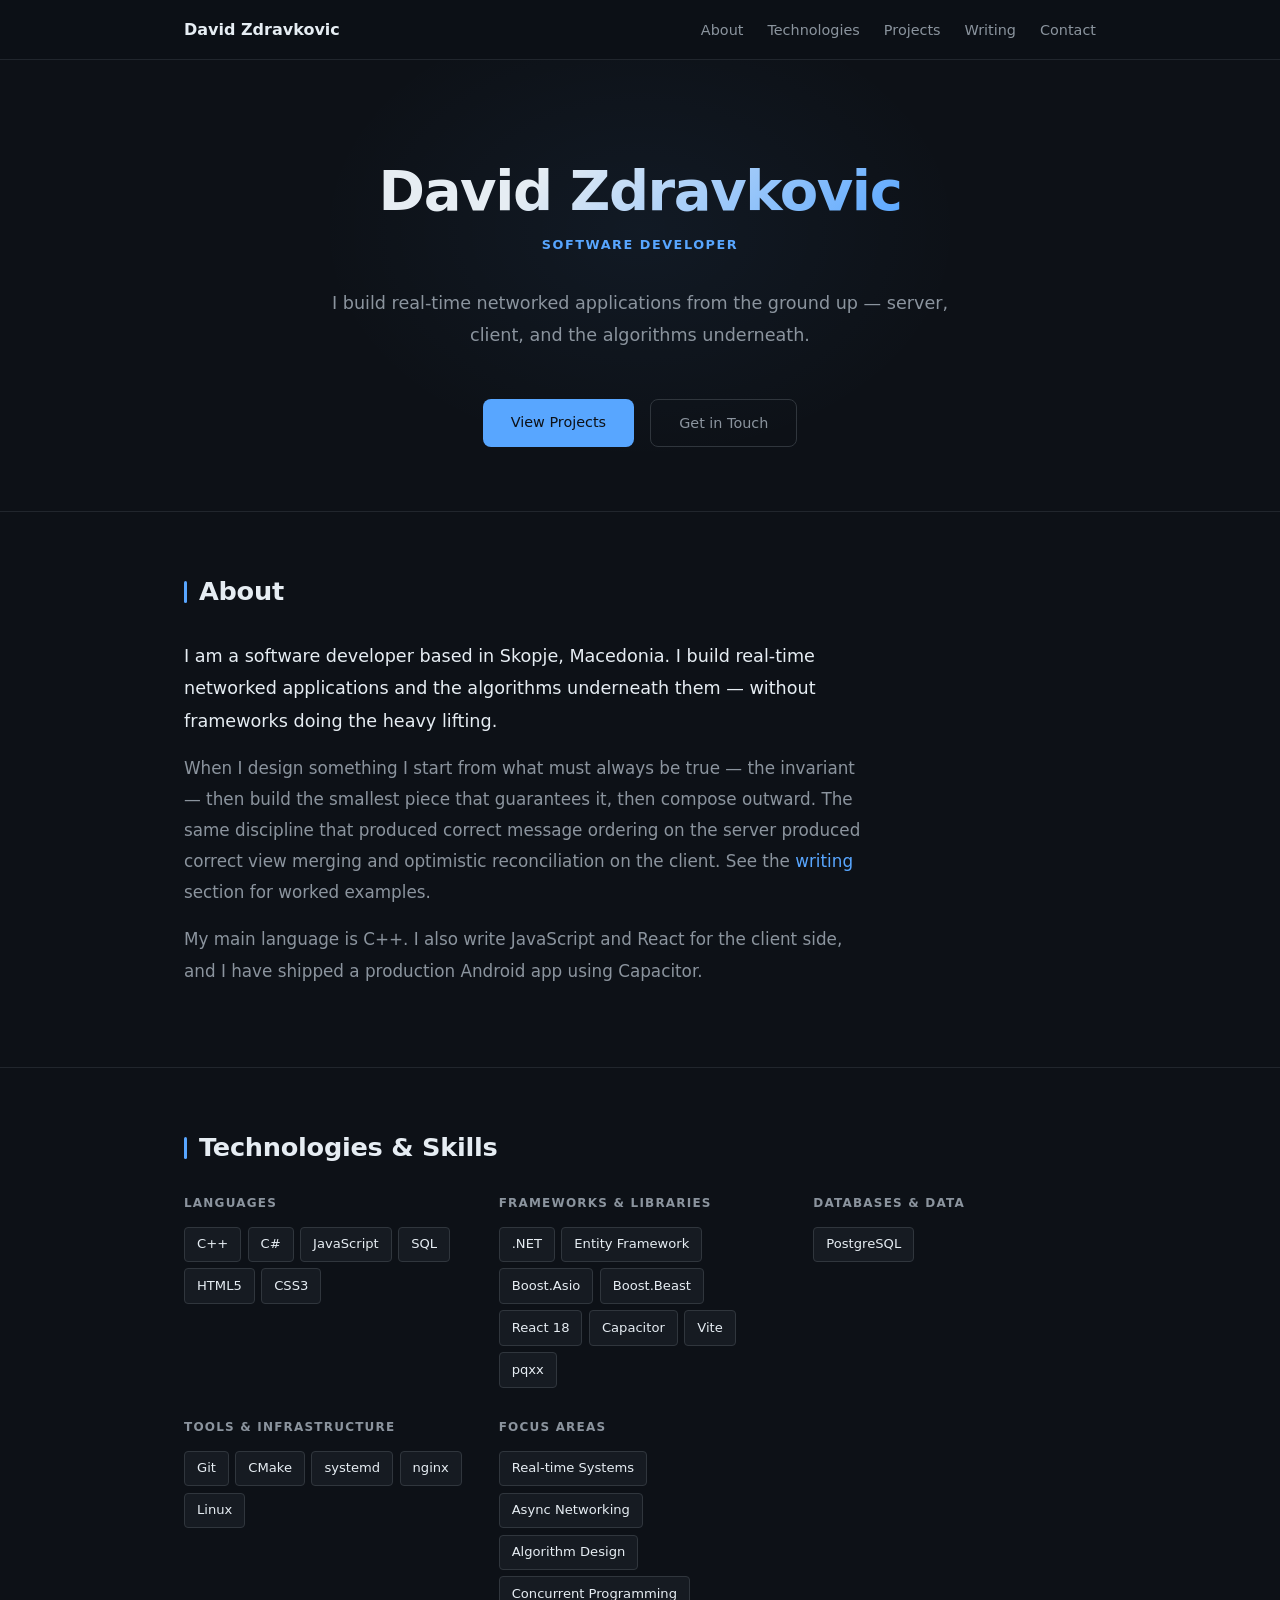
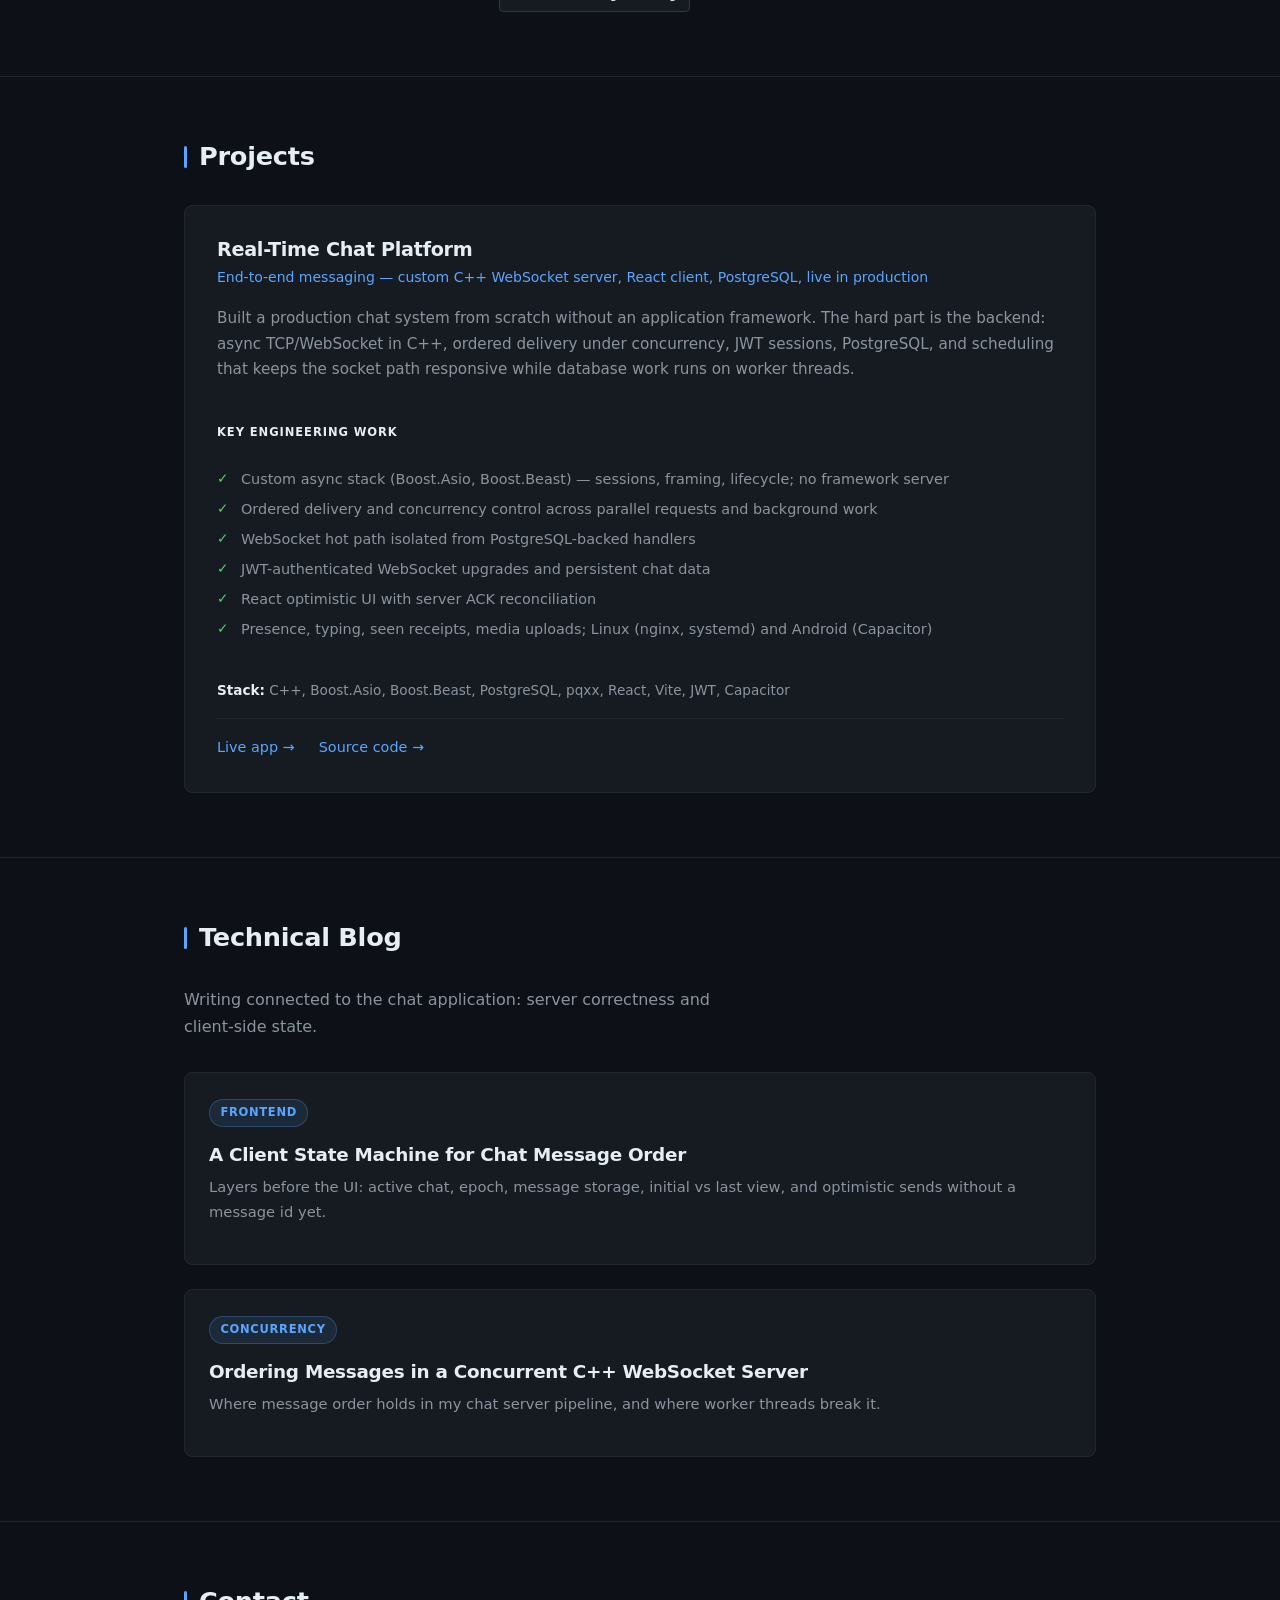
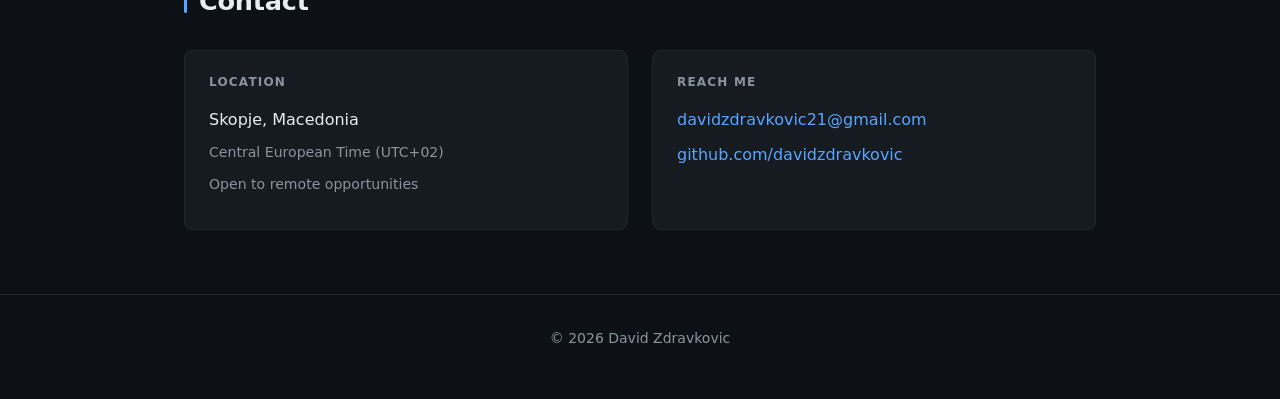
==== commit cc488ef8: "Update" ====
--- a/index.html
+++ b/index.html
@@ -78,6 +78,7 @@
                         <h3 class="tech-category-title">Languages</h3>
                         <ul class="tech-tags">
                             <li class="tech-tag">C++</li>
+                            <li class="tech-tag">C#</li>
                             <li class="tech-tag">JavaScript</li>
                             <li class="tech-tag">SQL</li>
                             <li class="tech-tag">HTML5</li>
@@ -88,6 +89,8 @@
                     <div class="tech-category" data-accent="purple">
                         <h3 class="tech-category-title">Frameworks & Libraries</h3>
                         <ul class="tech-tags">
+                            <li class="tech-tag">.NET</li>
+                            <li class="tech-tag">Entity Framework</li>
                             <li class="tech-tag">Boost.Asio</li>
                             <li class="tech-tag">Boost.Beast</li>
                             <li class="tech-tag">React 18</li>
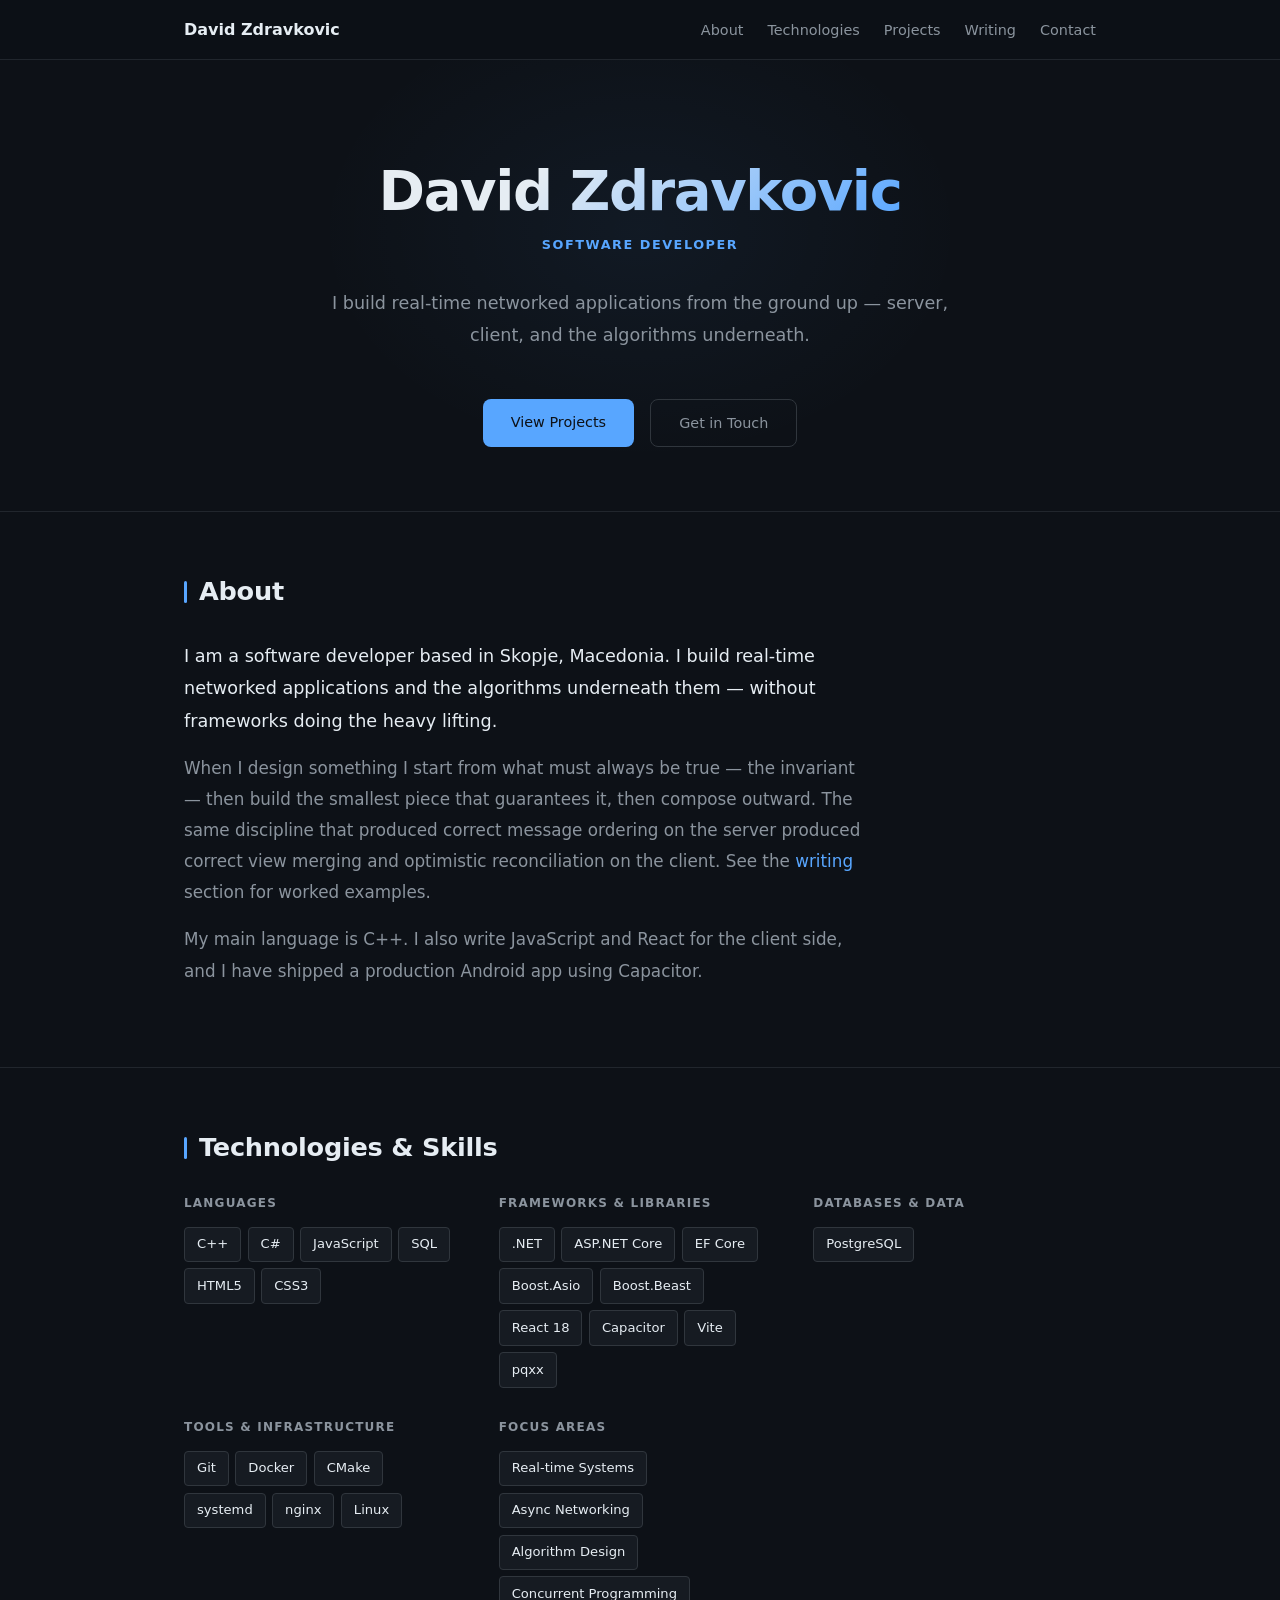
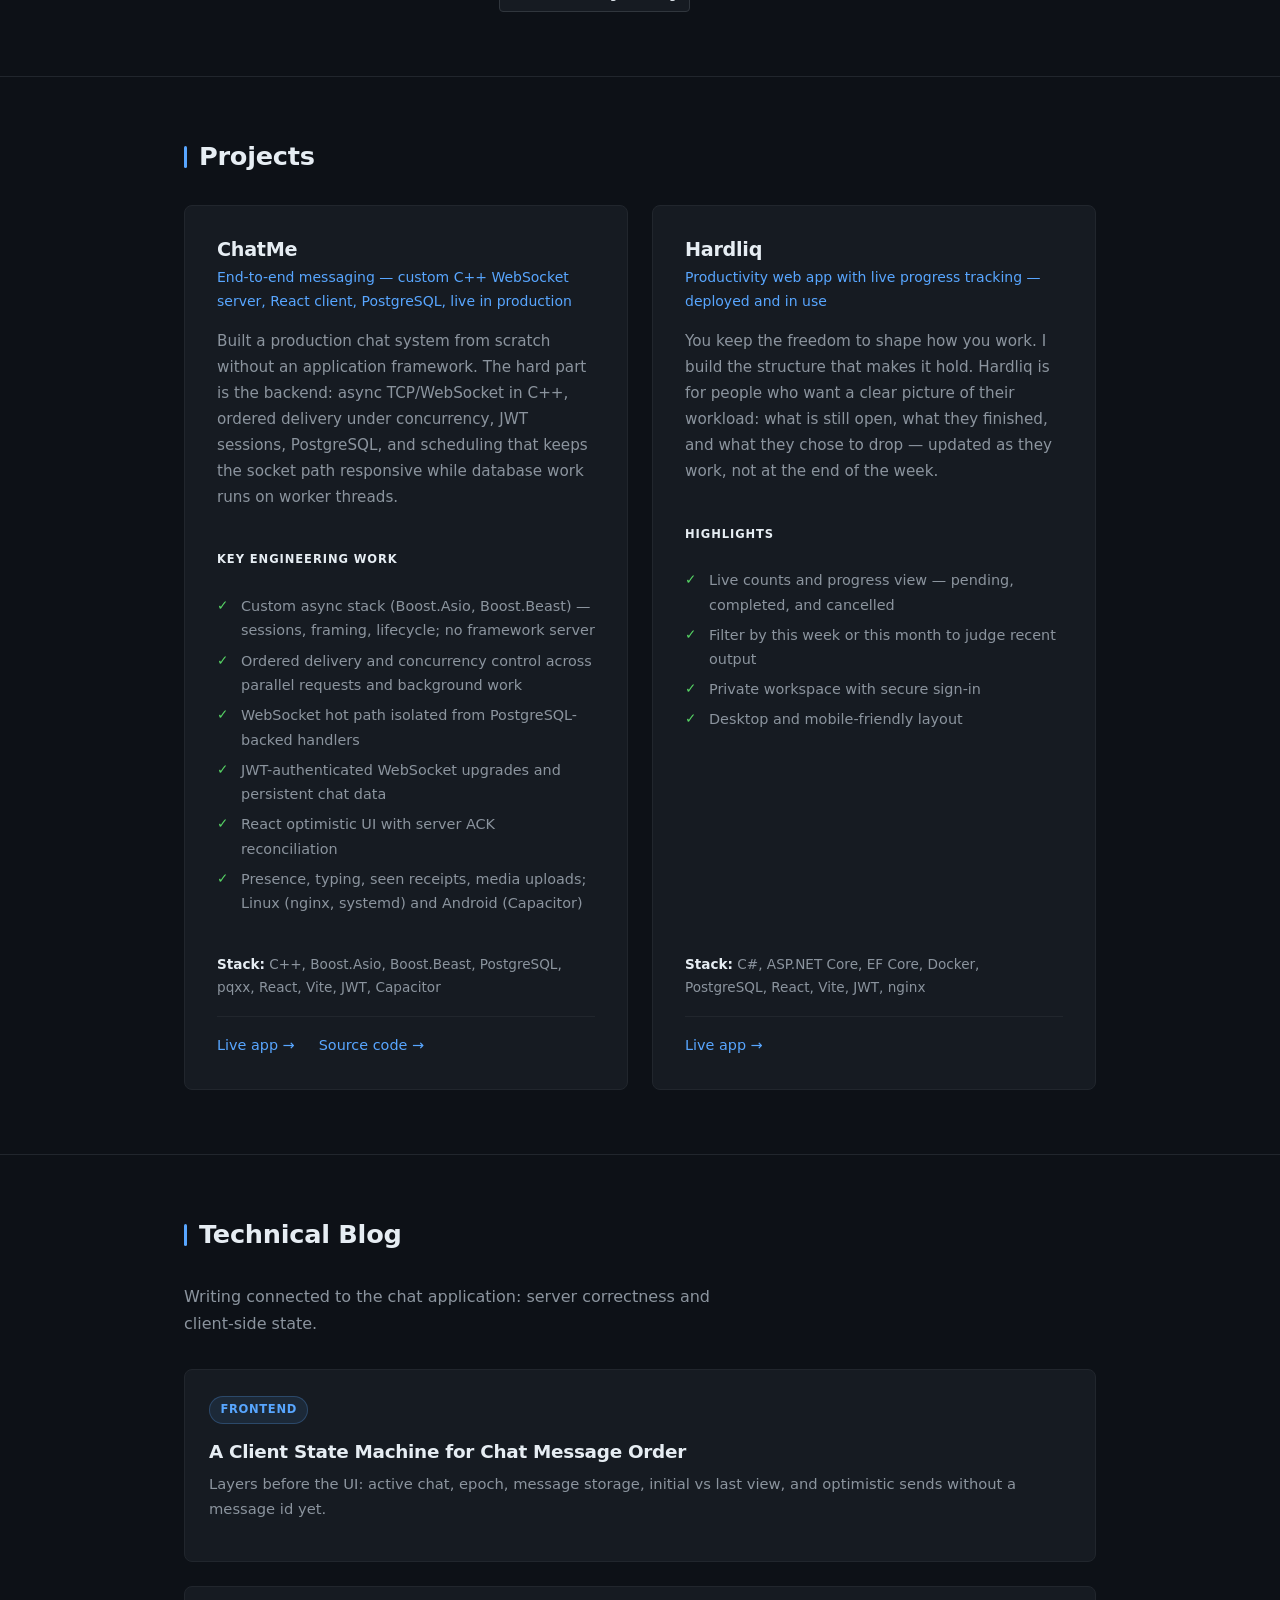
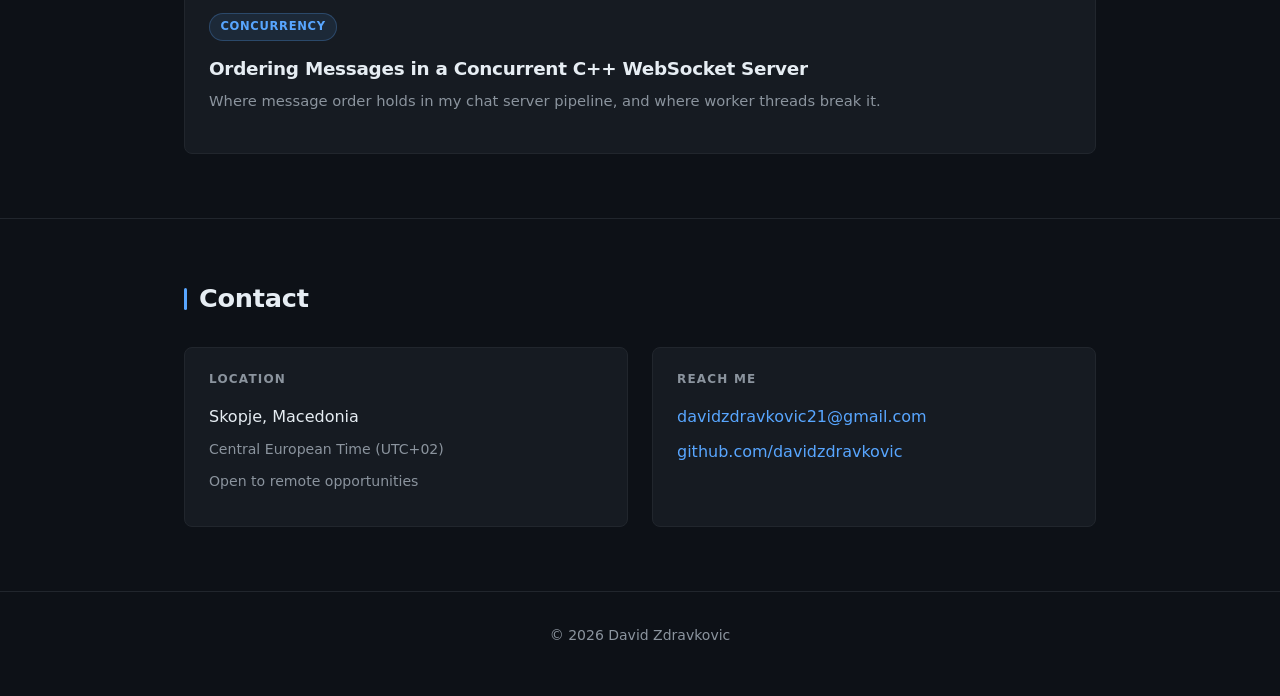
==== commit 0e83e97c: "Simplify projects section and client-oriented Hardliq copy." ====
--- a/index.html
+++ b/index.html
@@ -90,7 +90,8 @@
                         <h3 class="tech-category-title">Frameworks & Libraries</h3>
                         <ul class="tech-tags">
                             <li class="tech-tag">.NET</li>
-                            <li class="tech-tag">Entity Framework</li>
+                            <li class="tech-tag">ASP.NET Core</li>
+                            <li class="tech-tag">EF Core</li>
                             <li class="tech-tag">Boost.Asio</li>
                             <li class="tech-tag">Boost.Beast</li>
                             <li class="tech-tag">React 18</li>
@@ -111,6 +112,7 @@
                         <h3 class="tech-category-title">Tools & Infrastructure</h3>
                         <ul class="tech-tags">
                             <li class="tech-tag">Git</li>
+                            <li class="tech-tag">Docker</li>
                             <li class="tech-tag">CMake</li>
                             <li class="tech-tag">systemd</li>
                             <li class="tech-tag">nginx</li>
@@ -139,7 +141,7 @@
                 <div class="projects-grid">
 
                     <article class="project-card">
-                        <h3 class="project-title">Real-Time Chat Platform</h3>
+                        <h3 class="project-title">ChatMe</h3>
                         <p class="project-subtitle">End-to-end messaging — custom C++ WebSocket server, React client, PostgreSQL, live in production</p>
                         <p class="project-description">
                             Built a production chat system from scratch without an application framework.
@@ -160,6 +162,27 @@
                         <div class="project-links">
                             <a href="https://connectroom.duckdns.org/" target="_blank" rel="noopener">Live app →</a>
                             <a href="https://github.com/davidzdravkovic/ChatRoom" target="_blank" rel="noopener">Source code →</a>
+                        </div>
+                    </article>
+
+                    <article class="project-card">
+                        <h3 class="project-title">Hardliq</h3>
+                        <p class="project-subtitle">Productivity web app with live progress tracking — deployed and in use</p>
+                        <p class="project-description">
+                            You keep the freedom to shape how you work. I build the structure that makes it hold.
+                            Hardliq is for people who want a clear picture of their workload: what is still open,
+                            what they finished, and what they chose to drop — updated as they work, not at the end of the week.
+                        </p>
+                        <p class="project-bullets-label">Highlights</p>
+                        <ul class="project-bullets">
+                            <li>Live counts and progress view — pending, completed, and cancelled</li>
+                            <li>Filter by this week or this month to judge recent output</li>
+                            <li>Private workspace with secure sign-in</li>
+                            <li>Desktop and mobile-friendly layout</li>
+                        </ul>
+                        <p class="project-tech"><strong>Stack:</strong> C#, ASP.NET Core, EF Core, Docker, PostgreSQL, React, Vite, JWT, nginx</p>
+                        <div class="project-links">
+                            <a href="https://taskspace.duckdns.org/app" target="_blank" rel="noopener">Live app →</a>
                         </div>
                     </article>
 
